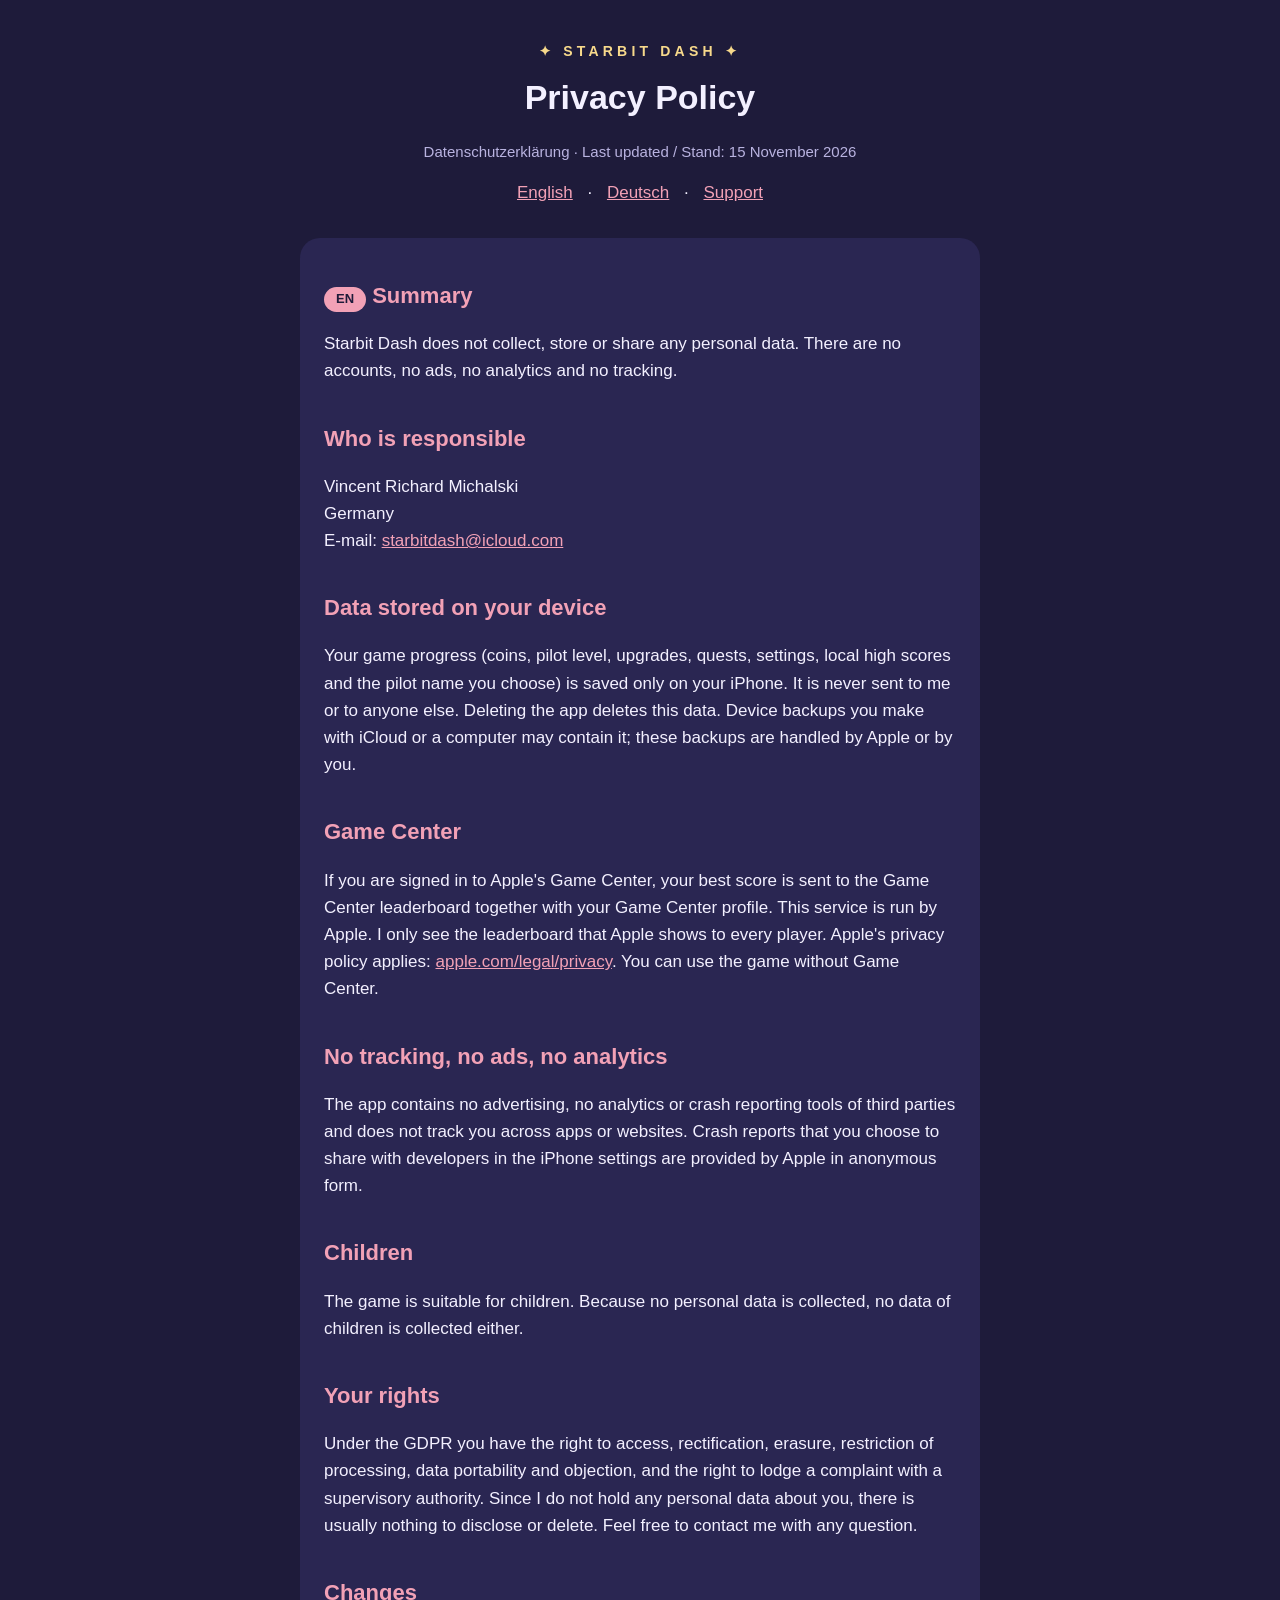
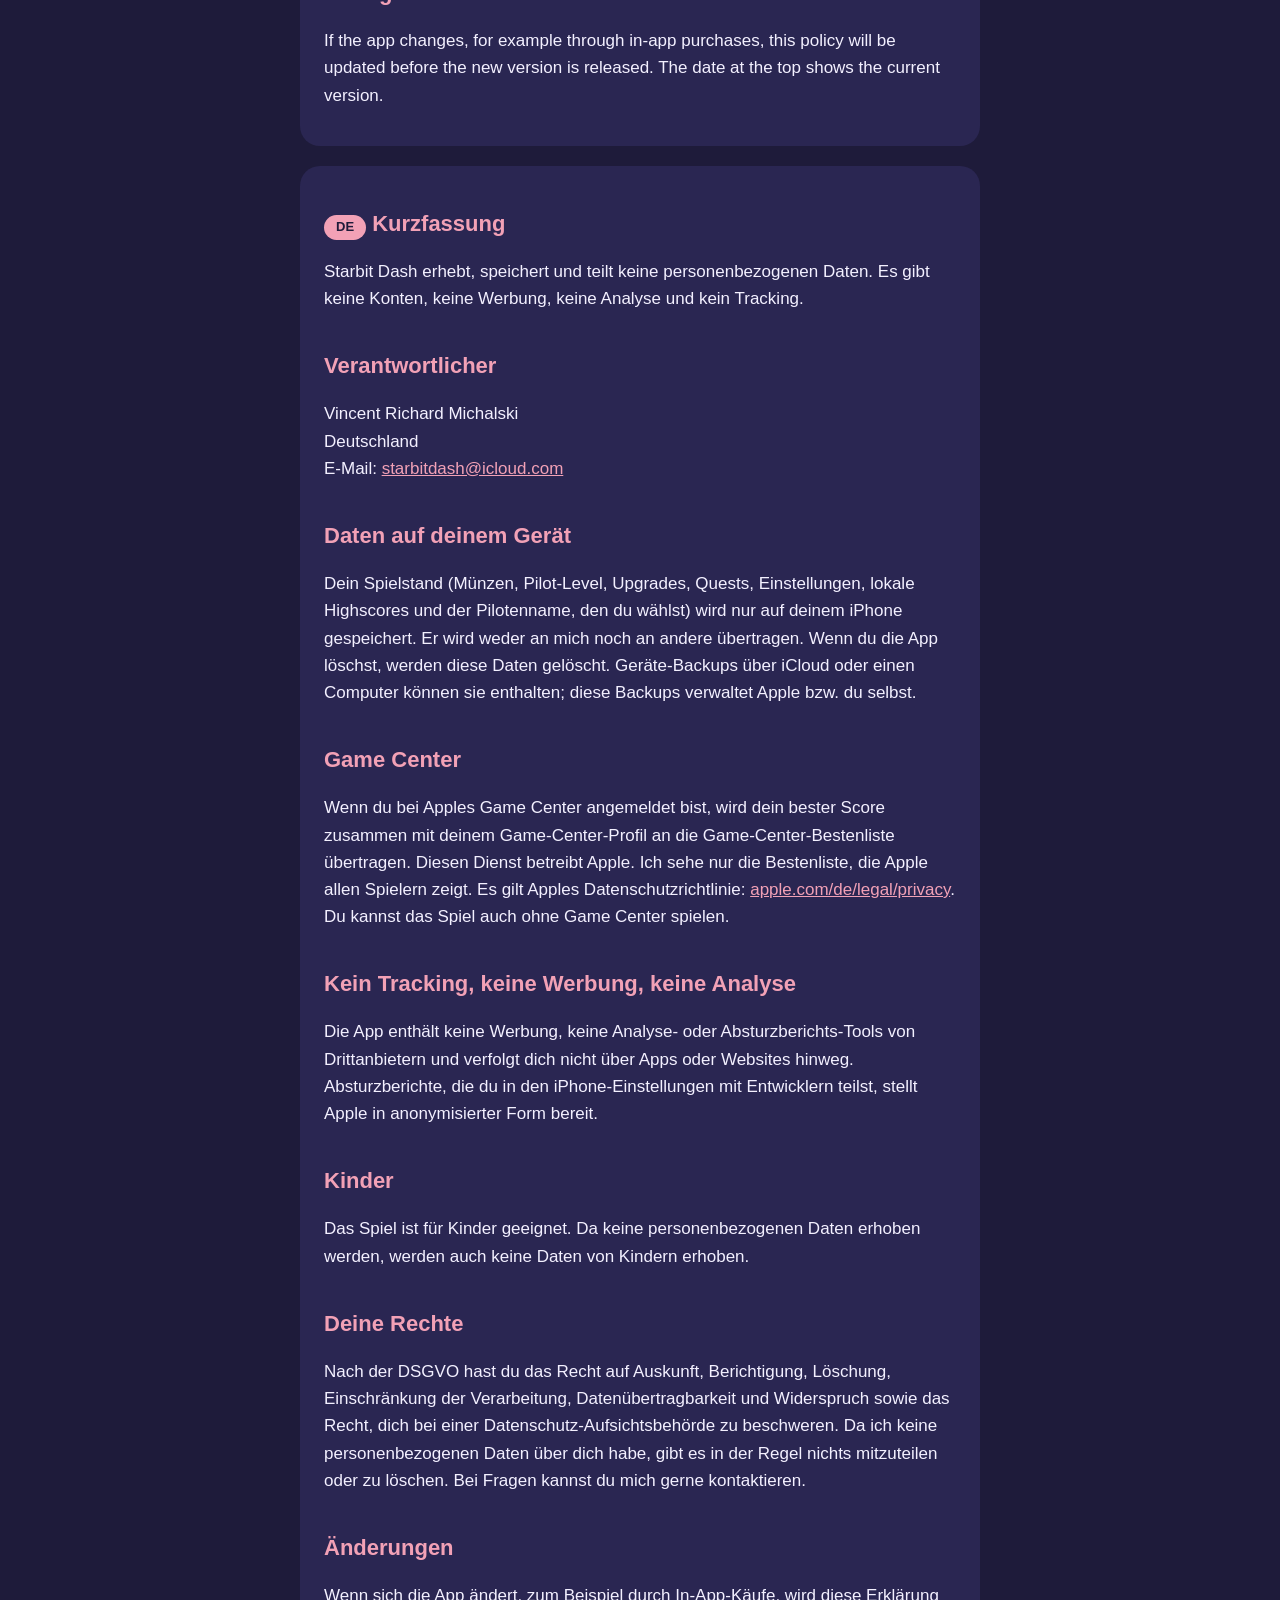
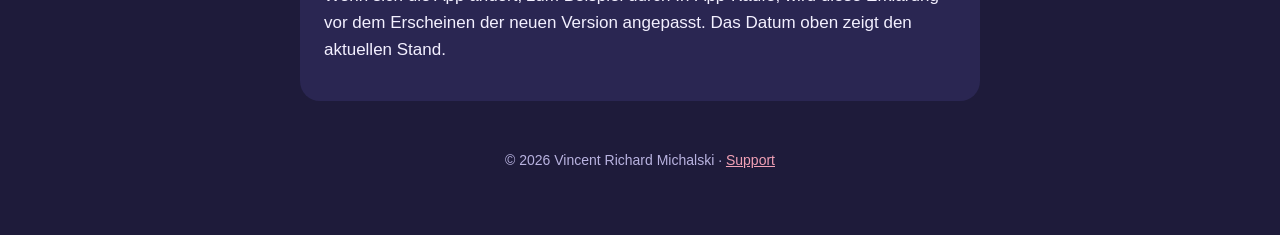
==== privacy.html @ cfbe2181 "Add files via upload" ====
<!DOCTYPE html>
<html lang="en">
<head>
<meta charset="utf-8">
<meta name="viewport" content="width=device-width, initial-scale=1">
<title>Starbit Dash – Privacy Policy / Datenschutzerklärung</title>
<link rel="stylesheet" href="style.css">
</head>
<body>
<main>
<header>
  <div class="logo">✦ STARBIT DASH ✦</div>
  <h1>Privacy Policy</h1>
  <p class="muted">Datenschutzerklärung · Last updated / Stand: 15 November 2026</p>
  <nav><a href="#en">English</a> · <a href="#de">Deutsch</a> · <a href="index.html">Support</a></nav>
</header>

<section class="card" id="en">
  <h2><span class="lang">EN</span> Summary</h2>
  <p>Starbit Dash does not collect, store or share any personal data. There are no accounts, no ads, no analytics and no tracking.</p>

  <h2>Who is responsible</h2>
  <p>Vincent Richard Michalski<br>Germany<br>E-mail: <a href="mailto:starbitdash@icloud.com">starbitdash@icloud.com</a></p>

  <h2>Data stored on your device</h2>
  <p>Your game progress (coins, pilot level, upgrades, quests, settings, local high scores and the pilot name you choose) is saved only on your iPhone. It is never sent to me or to anyone else. Deleting the app deletes this data. Device backups you make with iCloud or a computer may contain it; these backups are handled by Apple or by you.</p>

  <h2>Game Center</h2>
  <p>If you are signed in to Apple's Game Center, your best score is sent to the Game Center leaderboard together with your Game Center profile. This service is run by Apple. I only see the leaderboard that Apple shows to every player. Apple's privacy policy applies: <a href="https://www.apple.com/legal/privacy/">apple.com/legal/privacy</a>. You can use the game without Game Center.</p>

  <h2>No tracking, no ads, no analytics</h2>
  <p>The app contains no advertising, no analytics or crash reporting tools of third parties and does not track you across apps or websites. Crash reports that you choose to share with developers in the iPhone settings are provided by Apple in anonymous form.</p>

  <h2>Children</h2>
  <p>The game is suitable for children. Because no personal data is collected, no data of children is collected either.</p>

  <h2>Your rights</h2>
  <p>Under the GDPR you have the right to access, rectification, erasure, restriction of processing, data portability and objection, and the right to lodge a complaint with a supervisory authority. Since I do not hold any personal data about you, there is usually nothing to disclose or delete. Feel free to contact me with any question.</p>

  <h2>Changes</h2>
  <p>If the app changes, for example through in-app purchases, this policy will be updated before the new version is released. The date at the top shows the current version.</p>
</section>

<section class="card" id="de">
  <h2><span class="lang">DE</span> Kurzfassung</h2>
  <p>Starbit Dash erhebt, speichert und teilt keine personenbezogenen Daten. Es gibt keine Konten, keine Werbung, keine Analyse und kein Tracking.</p>

  <h2>Verantwortlicher</h2>
  <p>Vincent Richard Michalski<br>Deutschland<br>E-Mail: <a href="mailto:starbitdash@icloud.com">starbitdash@icloud.com</a></p>

  <h2>Daten auf deinem Gerät</h2>
  <p>Dein Spielstand (Münzen, Pilot-Level, Upgrades, Quests, Einstellungen, lokale Highscores und der Pilotenname, den du wählst) wird nur auf deinem iPhone gespeichert. Er wird weder an mich noch an andere übertragen. Wenn du die App löschst, werden diese Daten gelöscht. Geräte-Backups über iCloud oder einen Computer können sie enthalten; diese Backups verwaltet Apple bzw. du selbst.</p>

  <h2>Game Center</h2>
  <p>Wenn du bei Apples Game Center angemeldet bist, wird dein bester Score zusammen mit deinem Game-Center-Profil an die Game-Center-Bestenliste übertragen. Diesen Dienst betreibt Apple. Ich sehe nur die Bestenliste, die Apple allen Spielern zeigt. Es gilt Apples Datenschutzrichtlinie: <a href="https://www.apple.com/de/legal/privacy/">apple.com/de/legal/privacy</a>. Du kannst das Spiel auch ohne Game Center spielen.</p>

  <h2>Kein Tracking, keine Werbung, keine Analyse</h2>
  <p>Die App enthält keine Werbung, keine Analyse- oder Absturzberichts-Tools von Drittanbietern und verfolgt dich nicht über Apps oder Websites hinweg. Absturzberichte, die du in den iPhone-Einstellungen mit Entwicklern teilst, stellt Apple in anonymisierter Form bereit.</p>

  <h2>Kinder</h2>
  <p>Das Spiel ist für Kinder geeignet. Da keine personenbezogenen Daten erhoben werden, werden auch keine Daten von Kindern erhoben.</p>

  <h2>Deine Rechte</h2>
  <p>Nach der DSGVO hast du das Recht auf Auskunft, Berichtigung, Löschung, Einschränkung der Verarbeitung, Datenübertragbarkeit und Widerspruch sowie das Recht, dich bei einer Datenschutz-Aufsichtsbehörde zu beschweren. Da ich keine personenbezogenen Daten über dich habe, gibt es in der Regel nichts mitzuteilen oder zu löschen. Bei Fragen kannst du mich gerne kontaktieren.</p>

  <h2>Änderungen</h2>
  <p>Wenn sich die App ändert, zum Beispiel durch In-App-Käufe, wird diese Erklärung vor dem Erscheinen der neuen Version angepasst. Das Datum oben zeigt den aktuellen Stand.</p>
</section>

<footer>© 2026 Vincent Richard Michalski · <a href="index.html">Support</a></footer>
</main>
</body>
</html>
---- style.css ----
:root{--bg:#1e1b3a;--card:#2a2652;--text:#f3f0ff;--muted:#b9b3e0;--pink:#f2a1b6;--yellow:#f7d98b}
*{box-sizing:border-box}
body{margin:0;background:var(--bg);color:var(--text);font:17px/1.6 -apple-system,BlinkMacSystemFont,"Segoe UI",Roboto,sans-serif}
main{max-width:720px;margin:0 auto;padding:40px 20px 64px}
header{text-align:center;margin-bottom:32px}
.logo{font-weight:800;letter-spacing:.3em;font-size:14px;color:var(--yellow)}
h1{font-size:34px;margin:8px 0 4px}
h2{font-size:22px;margin:36px 0 8px;color:var(--pink)}
h3{font-size:18px;margin:20px 0 4px}
p,li{color:var(--text)}
.muted{color:var(--muted);font-size:15px}
section.card{background:var(--card);border-radius:20px;padding:4px 24px 20px;margin:20px 0}
a{color:var(--pink)}
nav{text-align:center;margin-top:8px}
nav a{margin:0 10px}
.lang{display:inline-block;background:var(--pink);color:var(--bg);border-radius:999px;padding:2px 12px;font-weight:700;font-size:13px}
footer{text-align:center;color:var(--muted);font-size:14px;margin-top:48px}
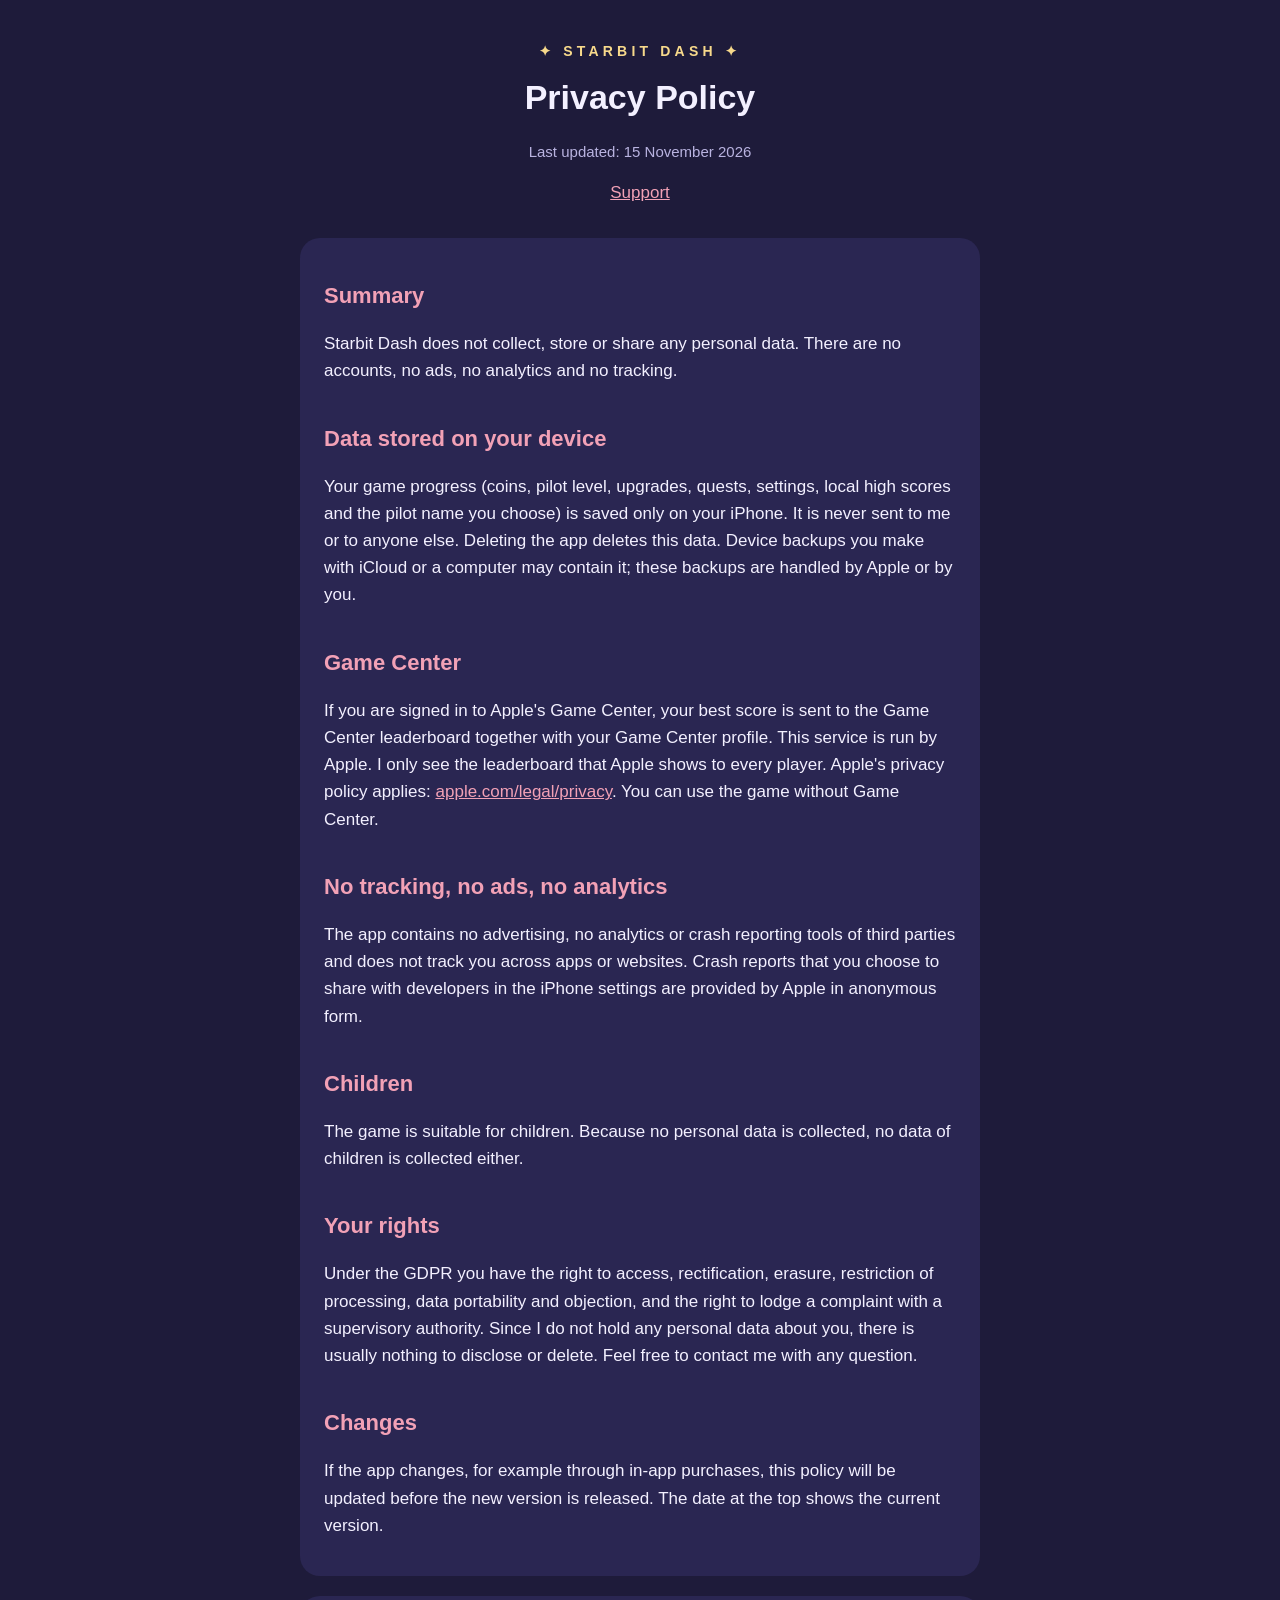
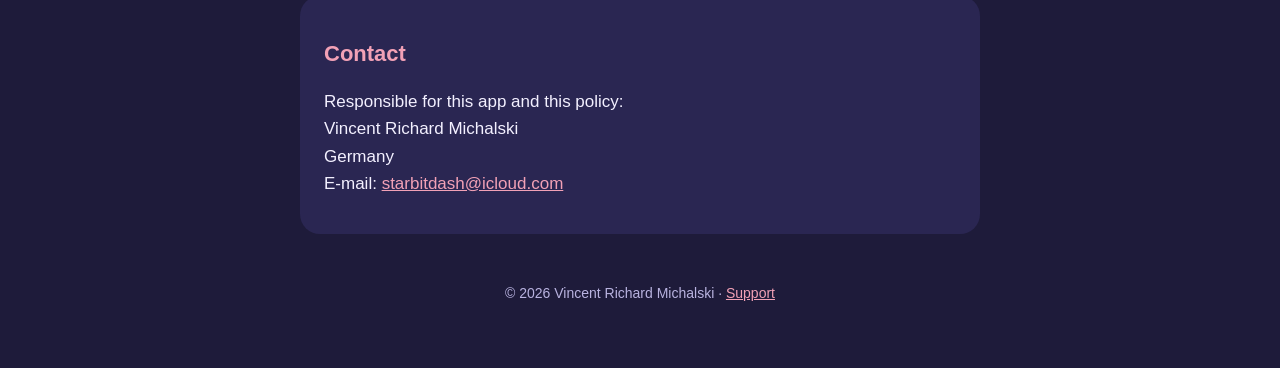
==== commit d0baef96: "Add files via upload" ====
--- a/privacy.html
+++ b/privacy.html
@@ -3,7 +3,7 @@
 <head>
 <meta charset="utf-8">
 <meta name="viewport" content="width=device-width, initial-scale=1">
-<title>Starbit Dash – Privacy Policy / Datenschutzerklärung</title>
+<title>Starbit Dash – Privacy Policy</title>
 <link rel="stylesheet" href="style.css">
 </head>
 <body>
@@ -11,16 +11,13 @@
 <header>
   <div class="logo">✦ STARBIT DASH ✦</div>
   <h1>Privacy Policy</h1>
-  <p class="muted">Datenschutzerklärung · Last updated / Stand: 15 November 2026</p>
-  <nav><a href="#en">English</a> · <a href="#de">Deutsch</a> · <a href="index.html">Support</a></nav>
+  <p class="muted">Last updated: 15 November 2026</p>
+  <nav><a href="index.html">Support</a></nav>
 </header>
 
-<section class="card" id="en">
-  <h2><span class="lang">EN</span> Summary</h2>
+<section class="card">
+  <h2>Summary</h2>
   <p>Starbit Dash does not collect, store or share any personal data. There are no accounts, no ads, no analytics and no tracking.</p>
-
-  <h2>Who is responsible</h2>
-  <p>Vincent Richard Michalski<br>Germany<br>E-mail: <a href="mailto:starbitdash@icloud.com">starbitdash@icloud.com</a></p>
 
   <h2>Data stored on your device</h2>
   <p>Your game progress (coins, pilot level, upgrades, quests, settings, local high scores and the pilot name you choose) is saved only on your iPhone. It is never sent to me or to anyone else. Deleting the app deletes this data. Device backups you make with iCloud or a computer may contain it; these backups are handled by Apple or by you.</p>
@@ -41,30 +38,9 @@
   <p>If the app changes, for example through in-app purchases, this policy will be updated before the new version is released. The date at the top shows the current version.</p>
 </section>
 
-<section class="card" id="de">
-  <h2><span class="lang">DE</span> Kurzfassung</h2>
-  <p>Starbit Dash erhebt, speichert und teilt keine personenbezogenen Daten. Es gibt keine Konten, keine Werbung, keine Analyse und kein Tracking.</p>
-
-  <h2>Verantwortlicher</h2>
-  <p>Vincent Richard Michalski<br>Deutschland<br>E-Mail: <a href="mailto:starbitdash@icloud.com">starbitdash@icloud.com</a></p>
-
-  <h2>Daten auf deinem Gerät</h2>
-  <p>Dein Spielstand (Münzen, Pilot-Level, Upgrades, Quests, Einstellungen, lokale Highscores und der Pilotenname, den du wählst) wird nur auf deinem iPhone gespeichert. Er wird weder an mich noch an andere übertragen. Wenn du die App löschst, werden diese Daten gelöscht. Geräte-Backups über iCloud oder einen Computer können sie enthalten; diese Backups verwaltet Apple bzw. du selbst.</p>
-
-  <h2>Game Center</h2>
-  <p>Wenn du bei Apples Game Center angemeldet bist, wird dein bester Score zusammen mit deinem Game-Center-Profil an die Game-Center-Bestenliste übertragen. Diesen Dienst betreibt Apple. Ich sehe nur die Bestenliste, die Apple allen Spielern zeigt. Es gilt Apples Datenschutzrichtlinie: <a href="https://www.apple.com/de/legal/privacy/">apple.com/de/legal/privacy</a>. Du kannst das Spiel auch ohne Game Center spielen.</p>
-
-  <h2>Kein Tracking, keine Werbung, keine Analyse</h2>
-  <p>Die App enthält keine Werbung, keine Analyse- oder Absturzberichts-Tools von Drittanbietern und verfolgt dich nicht über Apps oder Websites hinweg. Absturzberichte, die du in den iPhone-Einstellungen mit Entwicklern teilst, stellt Apple in anonymisierter Form bereit.</p>
-
-  <h2>Kinder</h2>
-  <p>Das Spiel ist für Kinder geeignet. Da keine personenbezogenen Daten erhoben werden, werden auch keine Daten von Kindern erhoben.</p>
-
-  <h2>Deine Rechte</h2>
-  <p>Nach der DSGVO hast du das Recht auf Auskunft, Berichtigung, Löschung, Einschränkung der Verarbeitung, Datenübertragbarkeit und Widerspruch sowie das Recht, dich bei einer Datenschutz-Aufsichtsbehörde zu beschweren. Da ich keine personenbezogenen Daten über dich habe, gibt es in der Regel nichts mitzuteilen oder zu löschen. Bei Fragen kannst du mich gerne kontaktieren.</p>
-
-  <h2>Änderungen</h2>
-  <p>Wenn sich die App ändert, zum Beispiel durch In-App-Käufe, wird diese Erklärung vor dem Erscheinen der neuen Version angepasst. Das Datum oben zeigt den aktuellen Stand.</p>
+<section class="card">
+  <h2>Contact</h2>
+  <p>Responsible for this app and this policy:<br>Vincent Richard Michalski<br>Germany<br>E-mail: <a href="mailto:starbitdash@icloud.com">starbitdash@icloud.com</a></p>
 </section>
 
 <footer>© 2026 Vincent Richard Michalski · <a href="index.html">Support</a></footer>
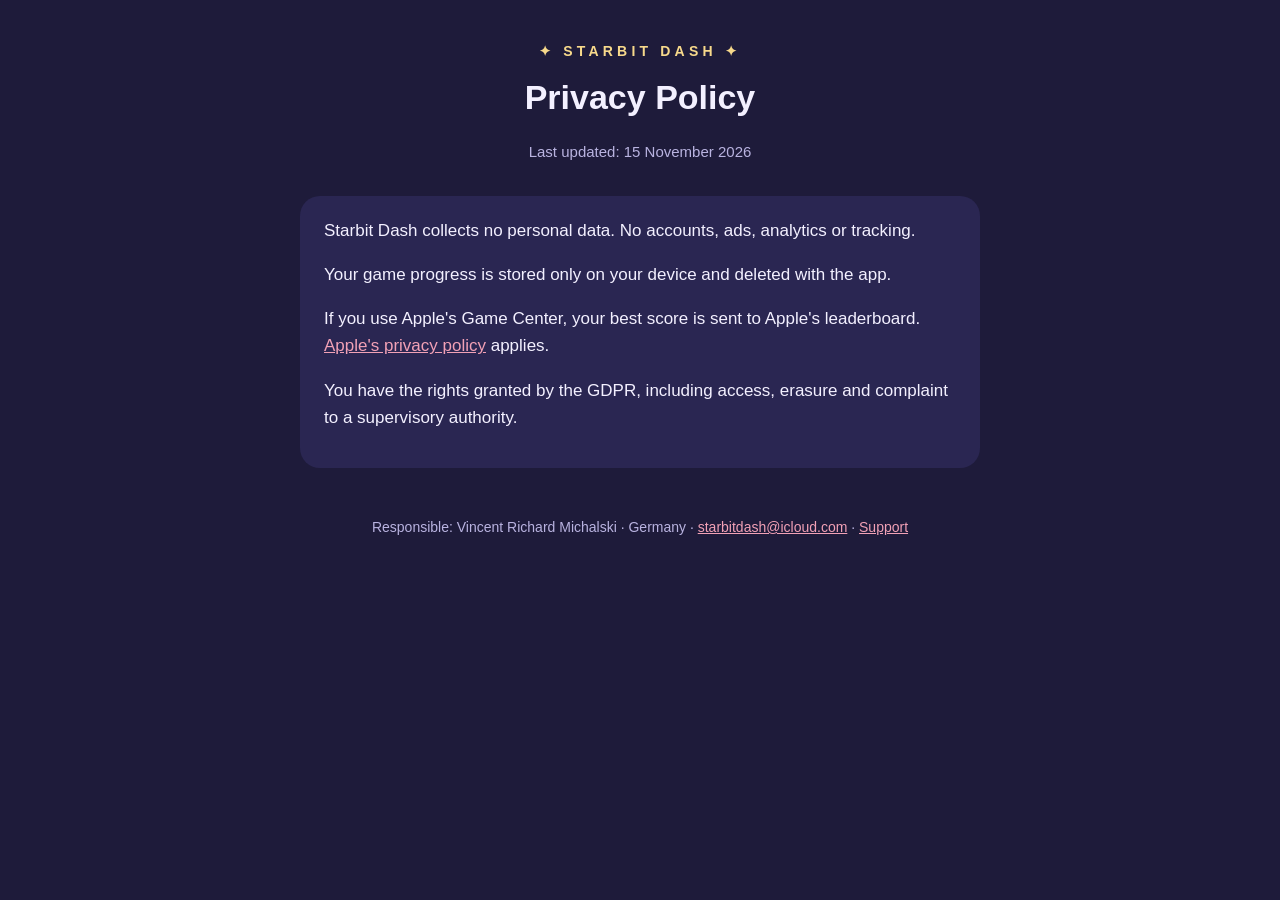
==== commit edef5e3b: "Add files via upload" ====
--- a/privacy.html
+++ b/privacy.html
@@ -12,38 +12,14 @@
   <div class="logo">✦ STARBIT DASH ✦</div>
   <h1>Privacy Policy</h1>
   <p class="muted">Last updated: 15 November 2026</p>
-  <nav><a href="index.html">Support</a></nav>
 </header>
-
 <section class="card">
-  <h2>Summary</h2>
-  <p>Starbit Dash does not collect, store or share any personal data. There are no accounts, no ads, no analytics and no tracking.</p>
-
-  <h2>Data stored on your device</h2>
-  <p>Your game progress (coins, pilot level, upgrades, quests, settings, local high scores and the pilot name you choose) is saved only on your iPhone. It is never sent to me or to anyone else. Deleting the app deletes this data. Device backups you make with iCloud or a computer may contain it; these backups are handled by Apple or by you.</p>
-
-  <h2>Game Center</h2>
-  <p>If you are signed in to Apple's Game Center, your best score is sent to the Game Center leaderboard together with your Game Center profile. This service is run by Apple. I only see the leaderboard that Apple shows to every player. Apple's privacy policy applies: <a href="https://www.apple.com/legal/privacy/">apple.com/legal/privacy</a>. You can use the game without Game Center.</p>
-
-  <h2>No tracking, no ads, no analytics</h2>
-  <p>The app contains no advertising, no analytics or crash reporting tools of third parties and does not track you across apps or websites. Crash reports that you choose to share with developers in the iPhone settings are provided by Apple in anonymous form.</p>
-
-  <h2>Children</h2>
-  <p>The game is suitable for children. Because no personal data is collected, no data of children is collected either.</p>
-
-  <h2>Your rights</h2>
-  <p>Under the GDPR you have the right to access, rectification, erasure, restriction of processing, data portability and objection, and the right to lodge a complaint with a supervisory authority. Since I do not hold any personal data about you, there is usually nothing to disclose or delete. Feel free to contact me with any question.</p>
-
-  <h2>Changes</h2>
-  <p>If the app changes, for example through in-app purchases, this policy will be updated before the new version is released. The date at the top shows the current version.</p>
+  <p>Starbit Dash collects no personal data. No accounts, ads, analytics or tracking.</p>
+  <p>Your game progress is stored only on your device and deleted with the app.</p>
+  <p>If you use Apple's Game Center, your best score is sent to Apple's leaderboard. <a href="https://www.apple.com/legal/privacy/">Apple's privacy policy</a> applies.</p>
+  <p>You have the rights granted by the GDPR, including access, erasure and complaint to a supervisory authority.</p>
 </section>
-
-<section class="card">
-  <h2>Contact</h2>
-  <p>Responsible for this app and this policy:<br>Vincent Richard Michalski<br>Germany<br>E-mail: <a href="mailto:starbitdash@icloud.com">starbitdash@icloud.com</a></p>
-</section>
-
-<footer>© 2026 Vincent Richard Michalski · <a href="index.html">Support</a></footer>
+<footer>Responsible: Vincent Richard Michalski · Germany · <a href="mailto:starbitdash@icloud.com">starbitdash@icloud.com</a> · <a href="index.html">Support</a></footer>
 </main>
 </body>
 </html>
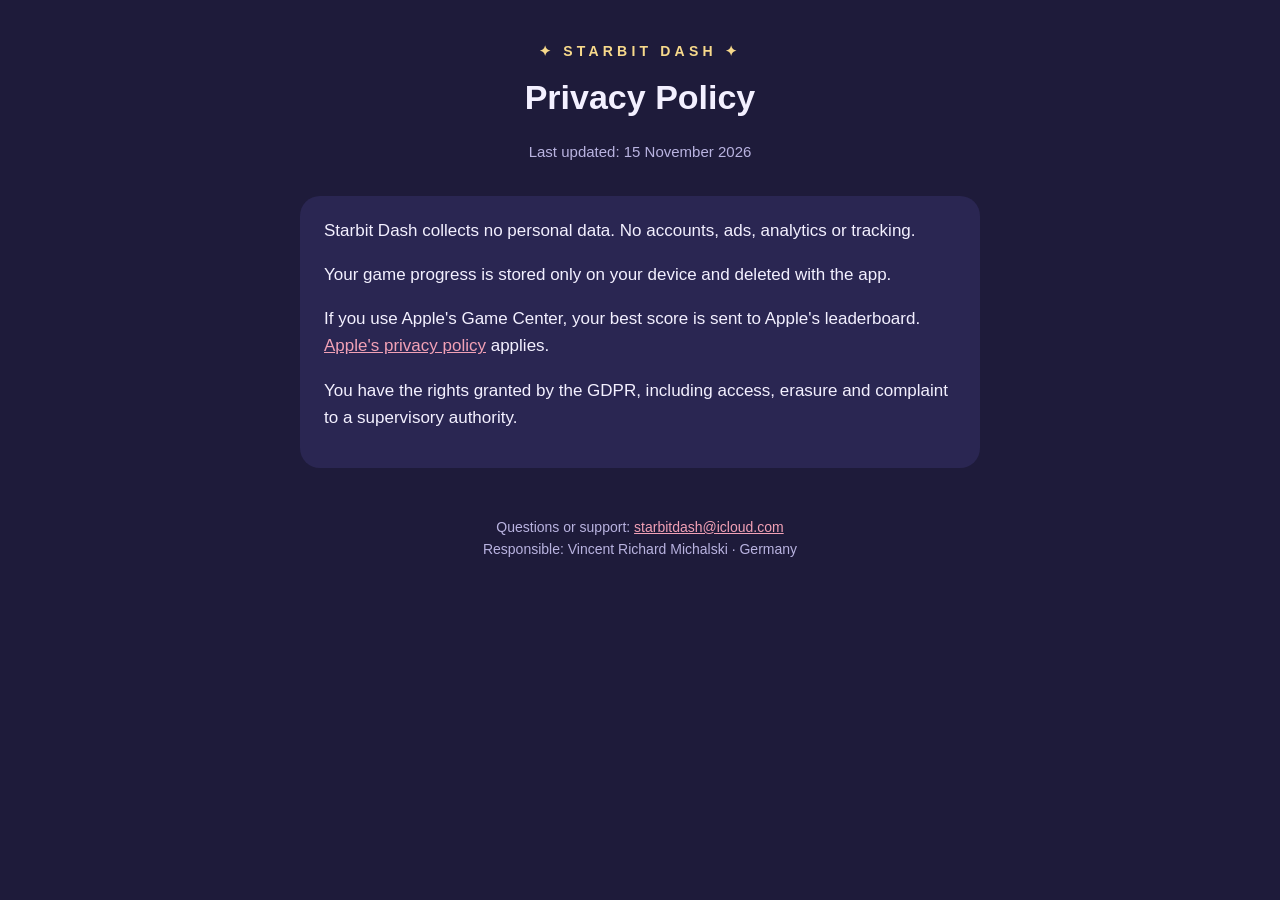
==== commit 2176658e: "Add files via upload" ====
--- a/privacy.html
+++ b/privacy.html
@@ -19,7 +19,7 @@
   <p>If you use Apple's Game Center, your best score is sent to Apple's leaderboard. <a href="https://www.apple.com/legal/privacy/">Apple's privacy policy</a> applies.</p>
   <p>You have the rights granted by the GDPR, including access, erasure and complaint to a supervisory authority.</p>
 </section>
-<footer>Responsible: Vincent Richard Michalski · Germany · <a href="mailto:starbitdash@icloud.com">starbitdash@icloud.com</a> · <a href="index.html">Support</a></footer>
+<footer>Questions or support: <a href="mailto:starbitdash@icloud.com">starbitdash@icloud.com</a><br>Responsible: Vincent Richard Michalski · Germany</footer>
 </main>
 </body>
 </html>
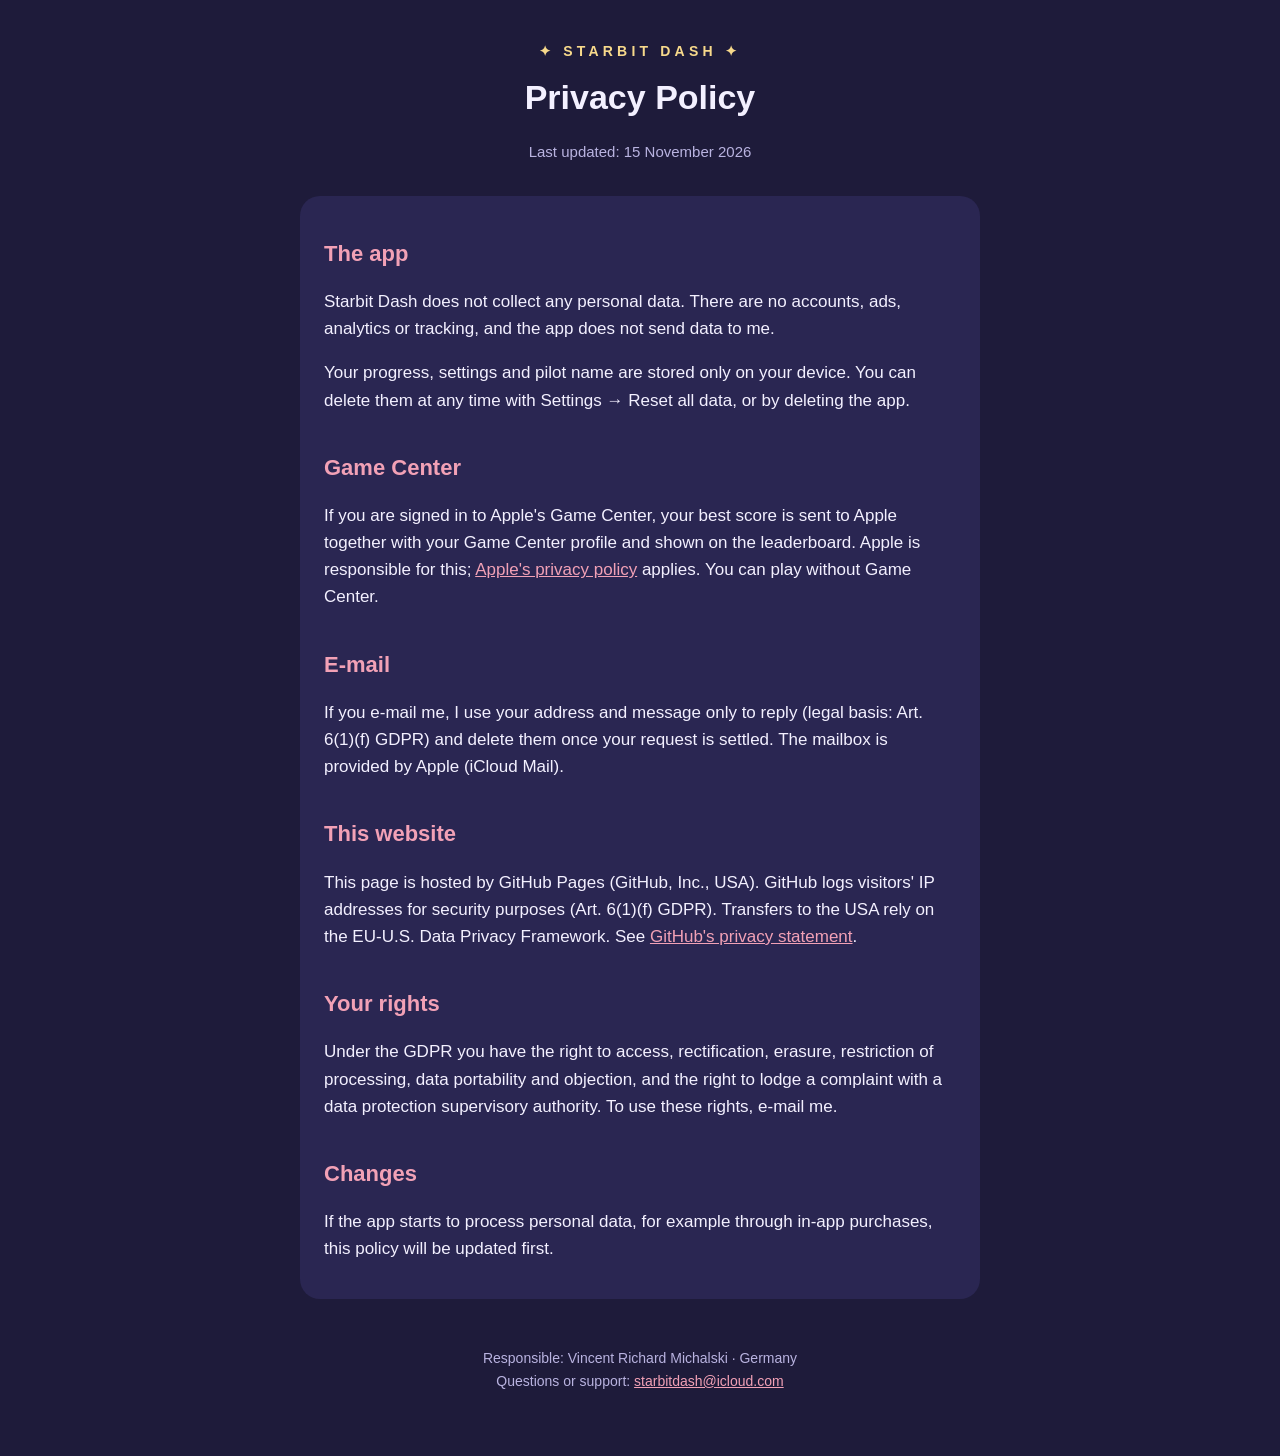
==== commit aa782b06: "Add files via upload" ====
--- a/privacy.html
+++ b/privacy.html
@@ -14,12 +14,26 @@
   <p class="muted">Last updated: 15 November 2026</p>
 </header>
 <section class="card">
-  <p>Starbit Dash collects no personal data. No accounts, ads, analytics or tracking.</p>
-  <p>Your game progress is stored only on your device and deleted with the app.</p>
-  <p>If you use Apple's Game Center, your best score is sent to Apple's leaderboard. <a href="https://www.apple.com/legal/privacy/">Apple's privacy policy</a> applies.</p>
-  <p>You have the rights granted by the GDPR, including access, erasure and complaint to a supervisory authority.</p>
+  <h2>The app</h2>
+  <p>Starbit Dash does not collect any personal data. There are no accounts, ads, analytics or tracking, and the app does not send data to me.</p>
+  <p>Your progress, settings and pilot name are stored only on your device. You can delete them at any time with Settings → Reset all data, or by deleting the app.</p>
+
+  <h2>Game Center</h2>
+  <p>If you are signed in to Apple's Game Center, your best score is sent to Apple together with your Game Center profile and shown on the leaderboard. Apple is responsible for this; <a href="https://www.apple.com/legal/privacy/">Apple's privacy policy</a> applies. You can play without Game Center.</p>
+
+  <h2>E-mail</h2>
+  <p>If you e-mail me, I use your address and message only to reply (legal basis: Art. 6(1)(f) GDPR) and delete them once your request is settled. The mailbox is provided by Apple (iCloud Mail).</p>
+
+  <h2>This website</h2>
+  <p>This page is hosted by GitHub Pages (GitHub, Inc., USA). GitHub logs visitors' IP addresses for security purposes (Art. 6(1)(f) GDPR). Transfers to the USA rely on the EU-U.S. Data Privacy Framework. See <a href="https://docs.github.com/en/site-policy/privacy-policies/github-general-privacy-statement">GitHub's privacy statement</a>.</p>
+
+  <h2>Your rights</h2>
+  <p>Under the GDPR you have the right to access, rectification, erasure, restriction of processing, data portability and objection, and the right to lodge a complaint with a data protection supervisory authority. To use these rights, e-mail me.</p>
+
+  <h2>Changes</h2>
+  <p>If the app starts to process personal data, for example through in-app purchases, this policy will be updated first.</p>
 </section>
-<footer>Questions or support: <a href="mailto:starbitdash@icloud.com">starbitdash@icloud.com</a><br>Responsible: Vincent Richard Michalski · Germany</footer>
+<footer>Responsible: Vincent Richard Michalski · Germany<br>Questions or support: <a href="mailto:starbitdash@icloud.com">starbitdash@icloud.com</a></footer>
 </main>
 </body>
 </html>
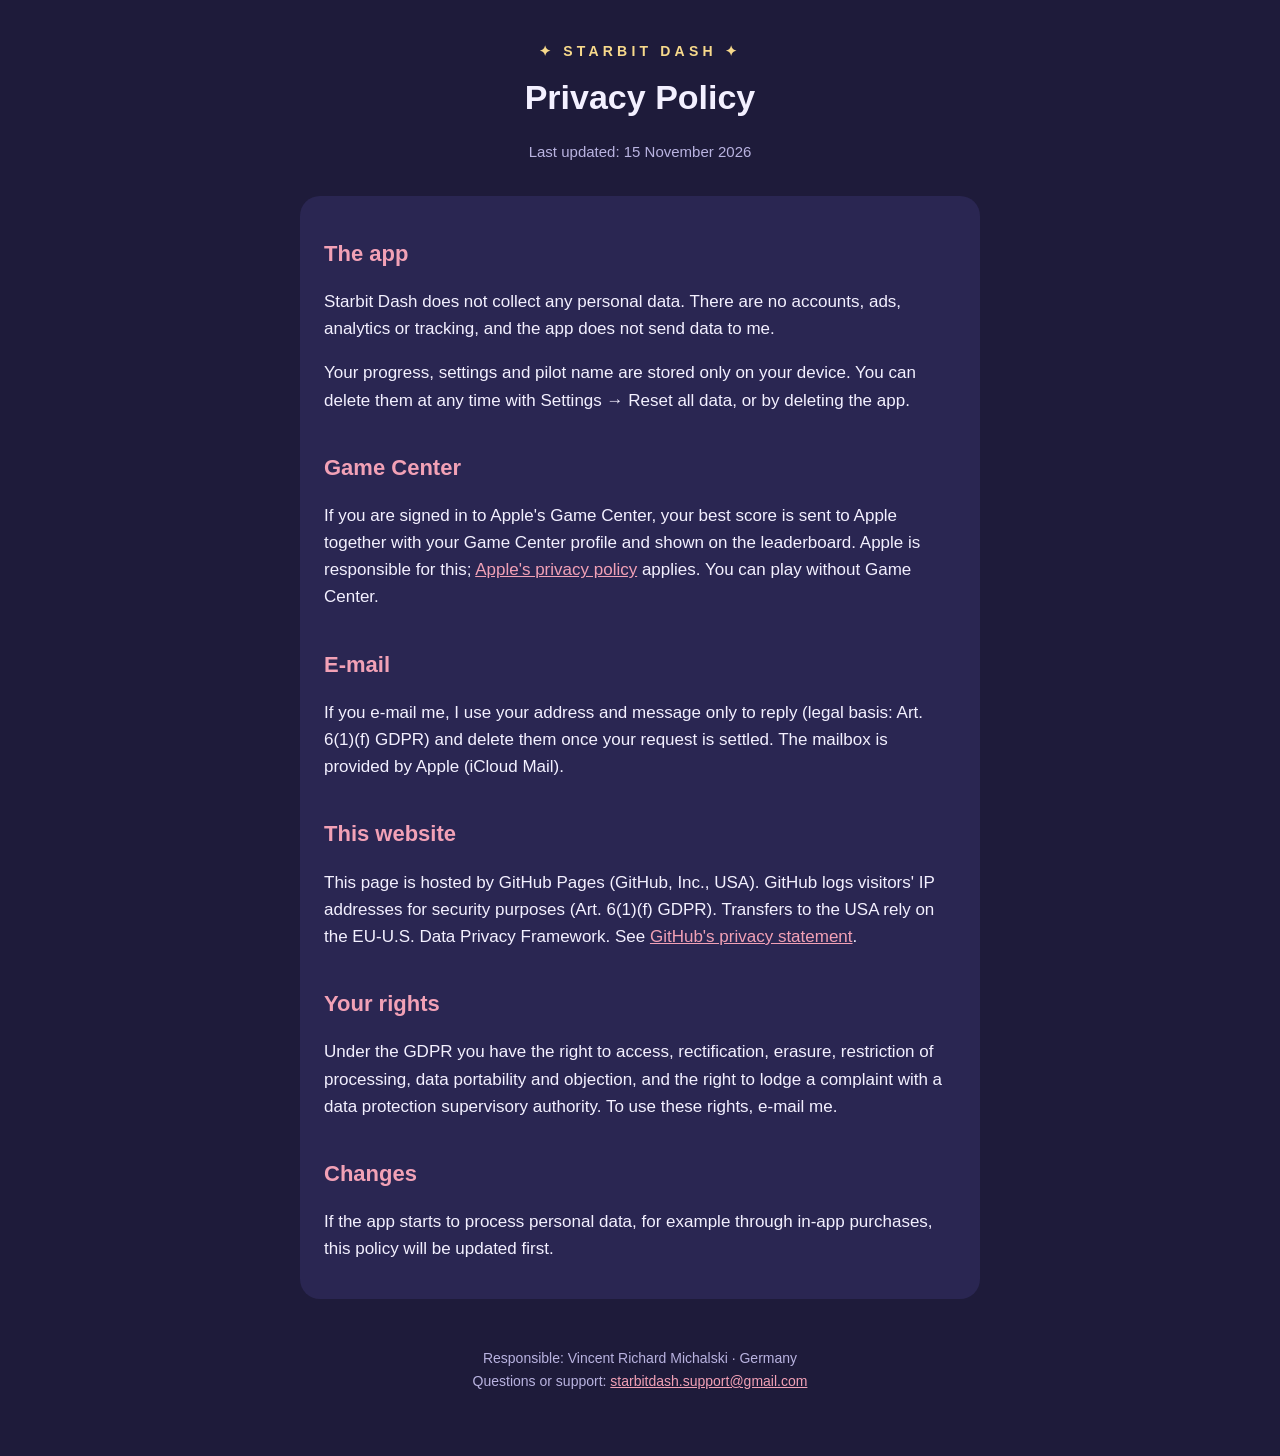
==== commit 961109dd: "Update support email to starbitdash.support@gmail.com" ====
--- a/privacy.html
+++ b/privacy.html
@@ -33,7 +33,7 @@
   <h2>Changes</h2>
   <p>If the app starts to process personal data, for example through in-app purchases, this policy will be updated first.</p>
 </section>
-<footer>Responsible: Vincent Richard Michalski · Germany<br>Questions or support: <a href="mailto:starbitdash@icloud.com">starbitdash@icloud.com</a></footer>
+<footer>Responsible: Vincent Richard Michalski · Germany<br>Questions or support: <a href="mailto:starbitdash.support@gmail.com">starbitdash.support@gmail.com</a></footer>
 </main>
 </body>
 </html>
